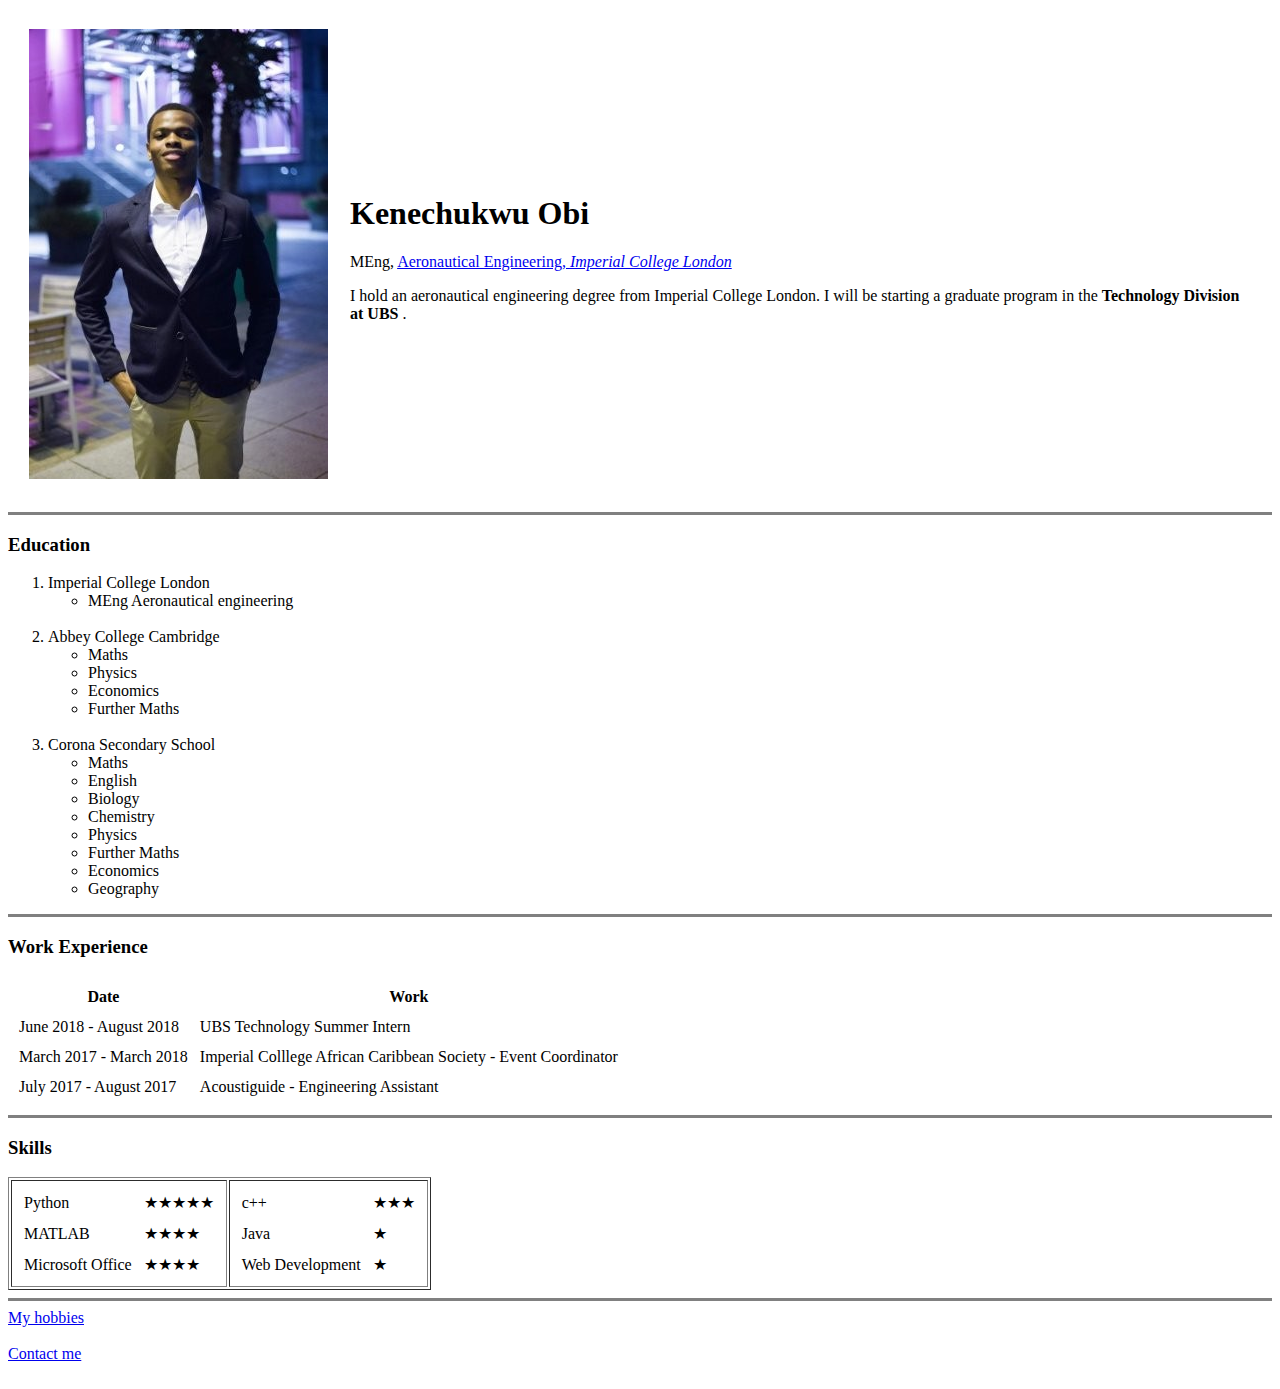
==== index.html @ 55600362 "Add files via upload" ====
<!DOCTYPE html>
<html lang="en" dir="ltr">

  <head>
    <meta charset="utf-8">
    <title> Kene's Personal Site </title>

    <link rel="stylesheet" href="css/styles.css">
  </head>

  <body>
    <table cellspacing="20">
      <tr>
        <td><img src="images/kene1.png" alt="Kene's Profile Picture"> </td>
        <td>
          <h1> Kenechukwu Obi </h1>

          <p> MEng, <a href="http://www.imperial.ac.uk/study/ug/courses/aeronautics-department/aeronautical-engineering/"
          target="_blank">
          Aeronautical Engineering, <em> Imperial College London </em> </a> </p>

          <p> I hold an aeronautical engineering degree from Imperial College London.
          I will be starting a graduate program in the
          <strong> Technology Division at UBS </strong>.
          </p>
        </td>
      </tr>
    </table>



    <hr size="3" noshade>

    <h3>  Education </h3>
    <ol>
      <li> Imperial College London
        <ul>
          <li> MEng Aeronautical engineering </li>
        </ul>
      </li>

      <br>

      <li>
        Abbey College Cambridge
        <ul>
          <li> Maths </li>
          <li> Physics </li>
          <li> Economics </li>
          <li> Further Maths </li>
        </ul>
      </li>

      <br>

      <li> Corona Secondary School
        <ul>
          <li> Maths </li>
          <li> English </li>
          <li> Biology </li>
          <li> Chemistry </li>
          <li> Physics </li>
          <li> Further Maths </li>
          <li> Economics </li>
          <li> Geography </li>
        </ul>
      </li>
    </ol>

    <hr size="3" noshade>


    <h3> Work Experience </h3>

    <table cellspacing="10">
      <thead>
        <th> Date </th>
        <th> Work </th>
      </thead>

      <tbody>
        <tr>
          <td> June 2018 - August 2018 </td>
          <td> UBS Technology Summer Intern </td>
        </tr>

        <tr>
          <td> March 2017 - March 2018 </td>
          <td> Imperial Colllege African Caribbean Society -
          Event Coordinator </td>
        </tr>

        <tr>
          <td> July 2017 - August 2017 </td>
          <td> Acoustiguide - Engineering Assistant </td>
        </tr>

      </tbody>

      <tfoot>

      </tfoot>
    </table>


    <hr size="3" noshade>


    <h3> Skills </h3>

    <table border="1">
      <tr>
        <td>
          <table cellspacing="10">
            <tr>
              <td> Python </td>
              <td> ★★★★★ </td>
            </tr>

            <tr>
              <td> MATLAB </td>
              <td> ★★★★ </td>
            </tr>

            <tr>
              <td> Microsoft Office </td>
              <td> ★★★★ </td>
            </tr>
          </table>
        </td>

        <td>
          <table cellspacing="10">
            <tr>
              <td> c++ </td>
              <td> ★★★ </td>
            </tr>

            <tr>
              <td> Java </td>
              <td> ★ </td>
            </tr>

            <tr>
              <td> Web Development </td>
              <td> ★ </td>
            </tr>
          </table>
        </td>
      </tr>
    </table>


    <hr size="3" noshade>


    <a href="hobbies.html" target="_blank">My hobbies</a>

    <br><br>

    <a href="Contact.html" target="_blank"> Contact me </a>

    <br><br>

    <!--<a href="http://web.stanford.edu/group/csp/cs21/htmlcheatsheet.pdf"
      target="_blank">HTML cheat sheet</a>-->

  </body>

</html>
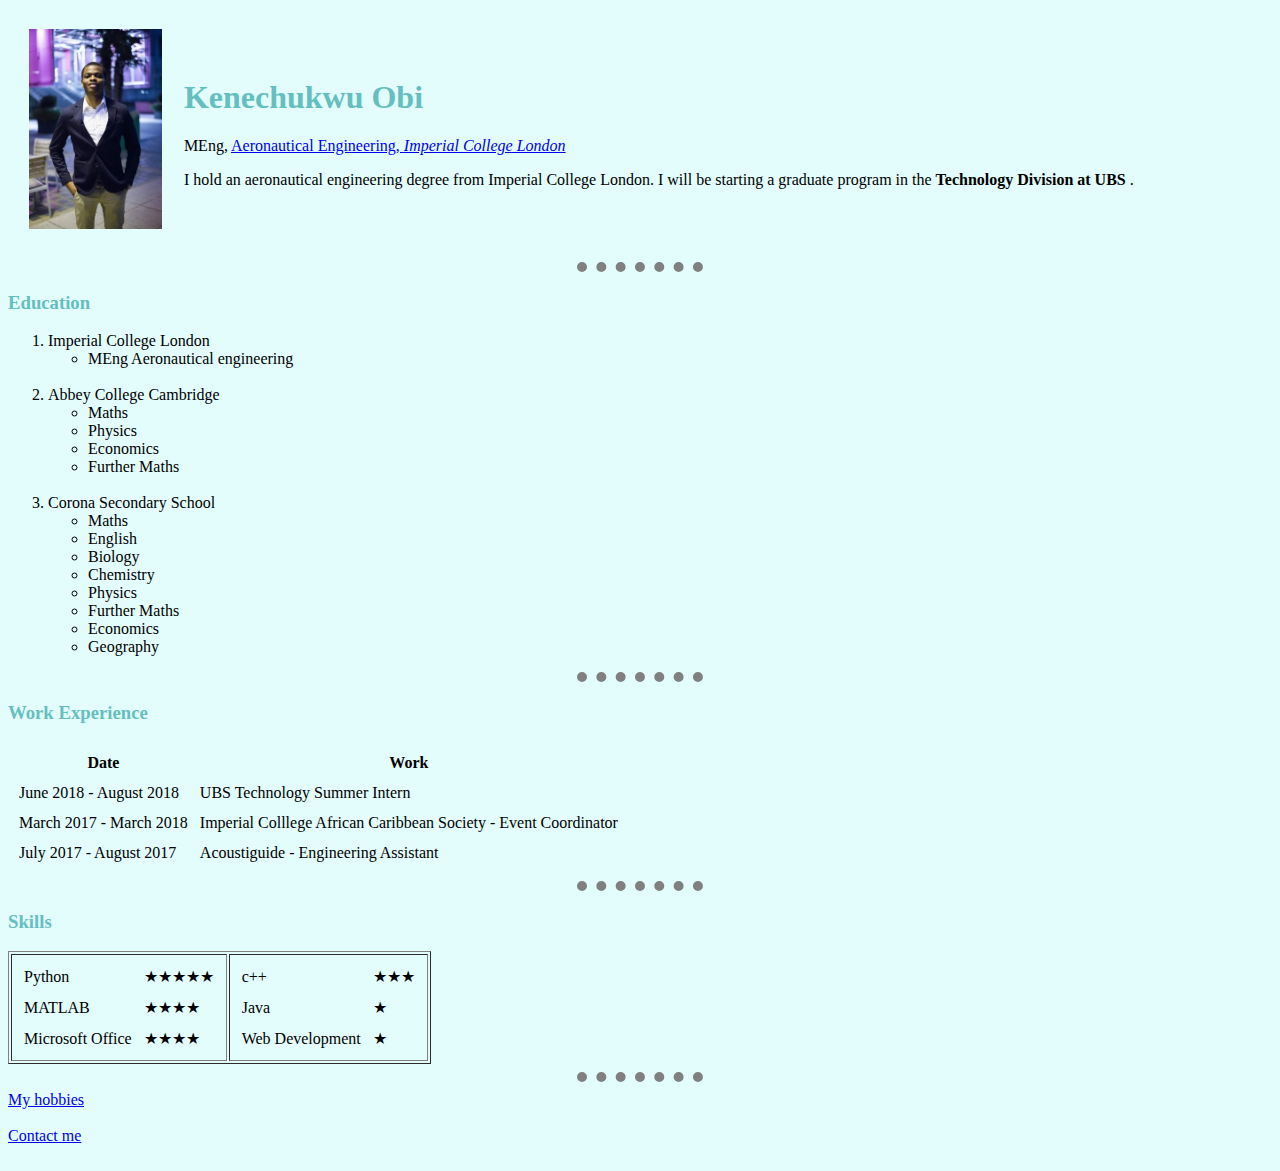
==== commit 045855d6: "Initial Commit for cv site" ====
--- a/index.html
+++ b/index.html
@@ -1,170 +1,170 @@
-<!DOCTYPE html>
-<html lang="en" dir="ltr">
-
-  <head>
-    <meta charset="utf-8">
-    <title> Kene's Personal Site </title>
-
-    <link rel="stylesheet" href="css/styles.css">
-  </head>
-
-  <body>
-    <table cellspacing="20">
-      <tr>
-        <td><img src="images/kene1.png" alt="Kene's Profile Picture"> </td>
-        <td>
-          <h1> Kenechukwu Obi </h1>
-
-          <p> MEng, <a href="http://www.imperial.ac.uk/study/ug/courses/aeronautics-department/aeronautical-engineering/"
-          target="_blank">
-          Aeronautical Engineering, <em> Imperial College London </em> </a> </p>
-
-          <p> I hold an aeronautical engineering degree from Imperial College London.
-          I will be starting a graduate program in the
-          <strong> Technology Division at UBS </strong>.
-          </p>
-        </td>
-      </tr>
-    </table>
-
-
-
-    <hr size="3" noshade>
-
-    <h3>  Education </h3>
-    <ol>
-      <li> Imperial College London
-        <ul>
-          <li> MEng Aeronautical engineering </li>
-        </ul>
-      </li>
-
-      <br>
-
-      <li>
-        Abbey College Cambridge
-        <ul>
-          <li> Maths </li>
-          <li> Physics </li>
-          <li> Economics </li>
-          <li> Further Maths </li>
-        </ul>
-      </li>
-
-      <br>
-
-      <li> Corona Secondary School
-        <ul>
-          <li> Maths </li>
-          <li> English </li>
-          <li> Biology </li>
-          <li> Chemistry </li>
-          <li> Physics </li>
-          <li> Further Maths </li>
-          <li> Economics </li>
-          <li> Geography </li>
-        </ul>
-      </li>
-    </ol>
-
-    <hr size="3" noshade>
-
-
-    <h3> Work Experience </h3>
-
-    <table cellspacing="10">
-      <thead>
-        <th> Date </th>
-        <th> Work </th>
-      </thead>
-
-      <tbody>
-        <tr>
-          <td> June 2018 - August 2018 </td>
-          <td> UBS Technology Summer Intern </td>
-        </tr>
-
-        <tr>
-          <td> March 2017 - March 2018 </td>
-          <td> Imperial Colllege African Caribbean Society -
-          Event Coordinator </td>
-        </tr>
-
-        <tr>
-          <td> July 2017 - August 2017 </td>
-          <td> Acoustiguide - Engineering Assistant </td>
-        </tr>
-
-      </tbody>
-
-      <tfoot>
-
-      </tfoot>
-    </table>
-
-
-    <hr size="3" noshade>
-
-
-    <h3> Skills </h3>
-
-    <table border="1">
-      <tr>
-        <td>
-          <table cellspacing="10">
-            <tr>
-              <td> Python </td>
-              <td> ★★★★★ </td>
-            </tr>
-
-            <tr>
-              <td> MATLAB </td>
-              <td> ★★★★ </td>
-            </tr>
-
-            <tr>
-              <td> Microsoft Office </td>
-              <td> ★★★★ </td>
-            </tr>
-          </table>
-        </td>
-
-        <td>
-          <table cellspacing="10">
-            <tr>
-              <td> c++ </td>
-              <td> ★★★ </td>
-            </tr>
-
-            <tr>
-              <td> Java </td>
-              <td> ★ </td>
-            </tr>
-
-            <tr>
-              <td> Web Development </td>
-              <td> ★ </td>
-            </tr>
-          </table>
-        </td>
-      </tr>
-    </table>
-
-
-    <hr size="3" noshade>
-
-
-    <a href="hobbies.html" target="_blank">My hobbies</a>
-
-    <br><br>
-
-    <a href="Contact.html" target="_blank"> Contact me </a>
-
-    <br><br>
-
-    <!--<a href="http://web.stanford.edu/group/csp/cs21/htmlcheatsheet.pdf"
-      target="_blank">HTML cheat sheet</a>-->
-
-  </body>
-
-</html>
+<!DOCTYPE html>
+<html lang="en" dir="ltr">
+
+  <head>
+    <meta charset="utf-8">
+    <title> Kene's Personal Site </title>
+
+    <link rel="stylesheet" href="css/styles.css">
+  </head>
+
+  <body>
+    <table cellspacing="20">
+      <tr>
+        <td><img src="images/kene1.png" alt="Kene's Profile Picture"> </td>
+        <td>
+          <h1> Kenechukwu Obi </h1>
+
+          <p> MEng, <a href="http://www.imperial.ac.uk/study/ug/courses/aeronautics-department/aeronautical-engineering/"
+          target="_blank">
+          Aeronautical Engineering, <em> Imperial College London </em> </a> </p>
+
+          <p> I hold an aeronautical engineering degree from Imperial College London.
+          I will be starting a graduate program in the
+          <strong> Technology Division at UBS </strong>.
+          </p>
+        </td>
+      </tr>
+    </table>
+
+
+
+    <hr size="3" noshade>
+
+    <h3>  Education </h3>
+    <ol>
+      <li> Imperial College London
+        <ul>
+          <li> MEng Aeronautical engineering </li>
+        </ul>
+      </li>
+
+      <br>
+
+      <li>
+        Abbey College Cambridge
+        <ul>
+          <li> Maths </li>
+          <li> Physics </li>
+          <li> Economics </li>
+          <li> Further Maths </li>
+        </ul>
+      </li>
+
+      <br>
+
+      <li> Corona Secondary School
+        <ul>
+          <li> Maths </li>
+          <li> English </li>
+          <li> Biology </li>
+          <li> Chemistry </li>
+          <li> Physics </li>
+          <li> Further Maths </li>
+          <li> Economics </li>
+          <li> Geography </li>
+        </ul>
+      </li>
+    </ol>
+
+    <hr size="3" noshade>
+
+
+    <h3> Work Experience </h3>
+
+    <table cellspacing="10">
+      <thead>
+        <th> Date </th>
+        <th> Work </th>
+      </thead>
+
+      <tbody>
+        <tr>
+          <td> June 2018 - August 2018 </td>
+          <td> UBS Technology Summer Intern </td>
+        </tr>
+
+        <tr>
+          <td> March 2017 - March 2018 </td>
+          <td> Imperial Colllege African Caribbean Society -
+          Event Coordinator </td>
+        </tr>
+
+        <tr>
+          <td> July 2017 - August 2017 </td>
+          <td> Acoustiguide - Engineering Assistant </td>
+        </tr>
+
+      </tbody>
+
+      <tfoot>
+
+      </tfoot>
+    </table>
+
+
+    <hr size="3" noshade>
+
+
+    <h3> Skills </h3>
+
+    <table border="1">
+      <tr>
+        <td>
+          <table cellspacing="10">
+            <tr>
+              <td> Python </td>
+              <td> ★★★★★ </td>
+            </tr>
+
+            <tr>
+              <td> MATLAB </td>
+              <td> ★★★★ </td>
+            </tr>
+
+            <tr>
+              <td> Microsoft Office </td>
+              <td> ★★★★ </td>
+            </tr>
+          </table>
+        </td>
+
+        <td>
+          <table cellspacing="10">
+            <tr>
+              <td> c++ </td>
+              <td> ★★★ </td>
+            </tr>
+
+            <tr>
+              <td> Java </td>
+              <td> ★ </td>
+            </tr>
+
+            <tr>
+              <td> Web Development </td>
+              <td> ★ </td>
+            </tr>
+          </table>
+        </td>
+      </tr>
+    </table>
+
+
+    <hr size="3" noshade>
+
+
+    <a href="hobbies.html" target="_blank">My hobbies</a>
+
+    <br><br>
+
+    <a href="Contact.html" target="_blank"> Contact me </a>
+
+    <br><br>
+
+    <!--<a href="http://web.stanford.edu/group/csp/cs21/htmlcheatsheet.pdf"
+      target="_blank">HTML cheat sheet</a>-->
+
+  </body>
+
+</html>
--- a/css/styles.css
+++ b/css/styles.css
@@ -0,0 +1,34 @@
+body {
+  background-color: #e3fdfd;
+}
+
+hr {
+  background-color: #e3fdfd;
+  border-style: none;
+  border-top: 10px dotted grey;
+  width: 10%;
+}
+
+img {
+  height: 200px
+}
+
+h1 {
+  color: #66BFBF;
+}
+
+h3 {
+  color: #66BFBF;
+}
+
+a:hover {
+  background-color: yellow;
+}
+
+a:visited {
+  color: blue;
+}
+
+a:active {
+  color: red;
+}
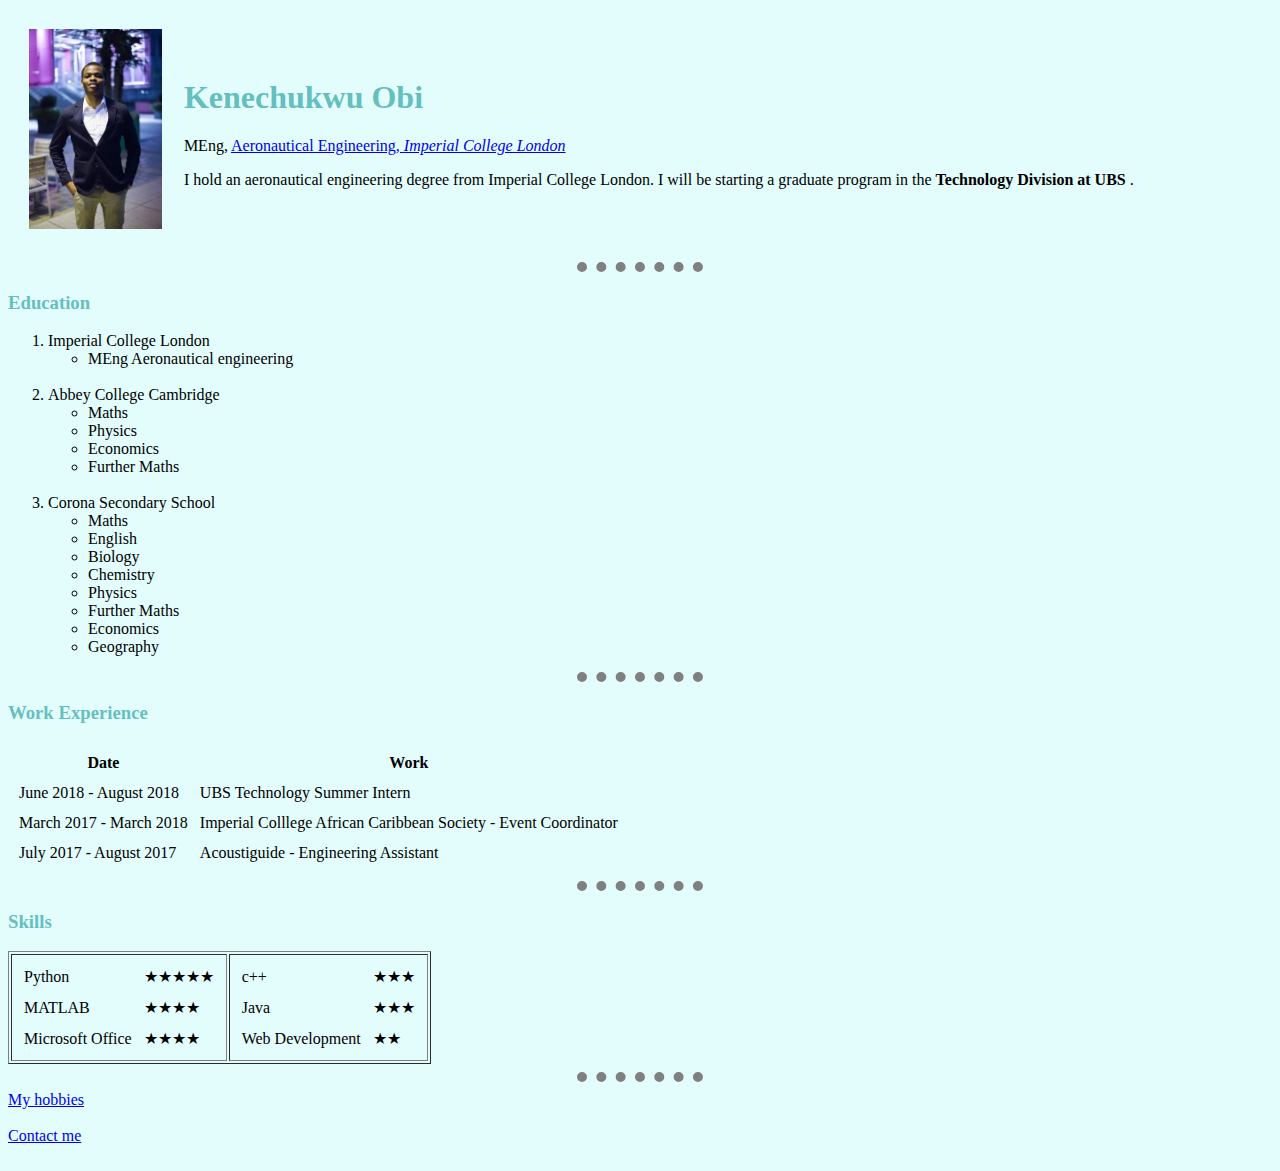
==== commit 7c59467c: "Test Commit" ====
--- a/index.html
+++ b/index.html
@@ -138,12 +138,12 @@
 
             <tr>
               <td> Java </td>
-              <td> ★ </td>
+              <td> ★★★ </td>
             </tr>
 
             <tr>
               <td> Web Development </td>
-              <td> ★ </td>
+              <td> ★★ </td>
             </tr>
           </table>
         </td>
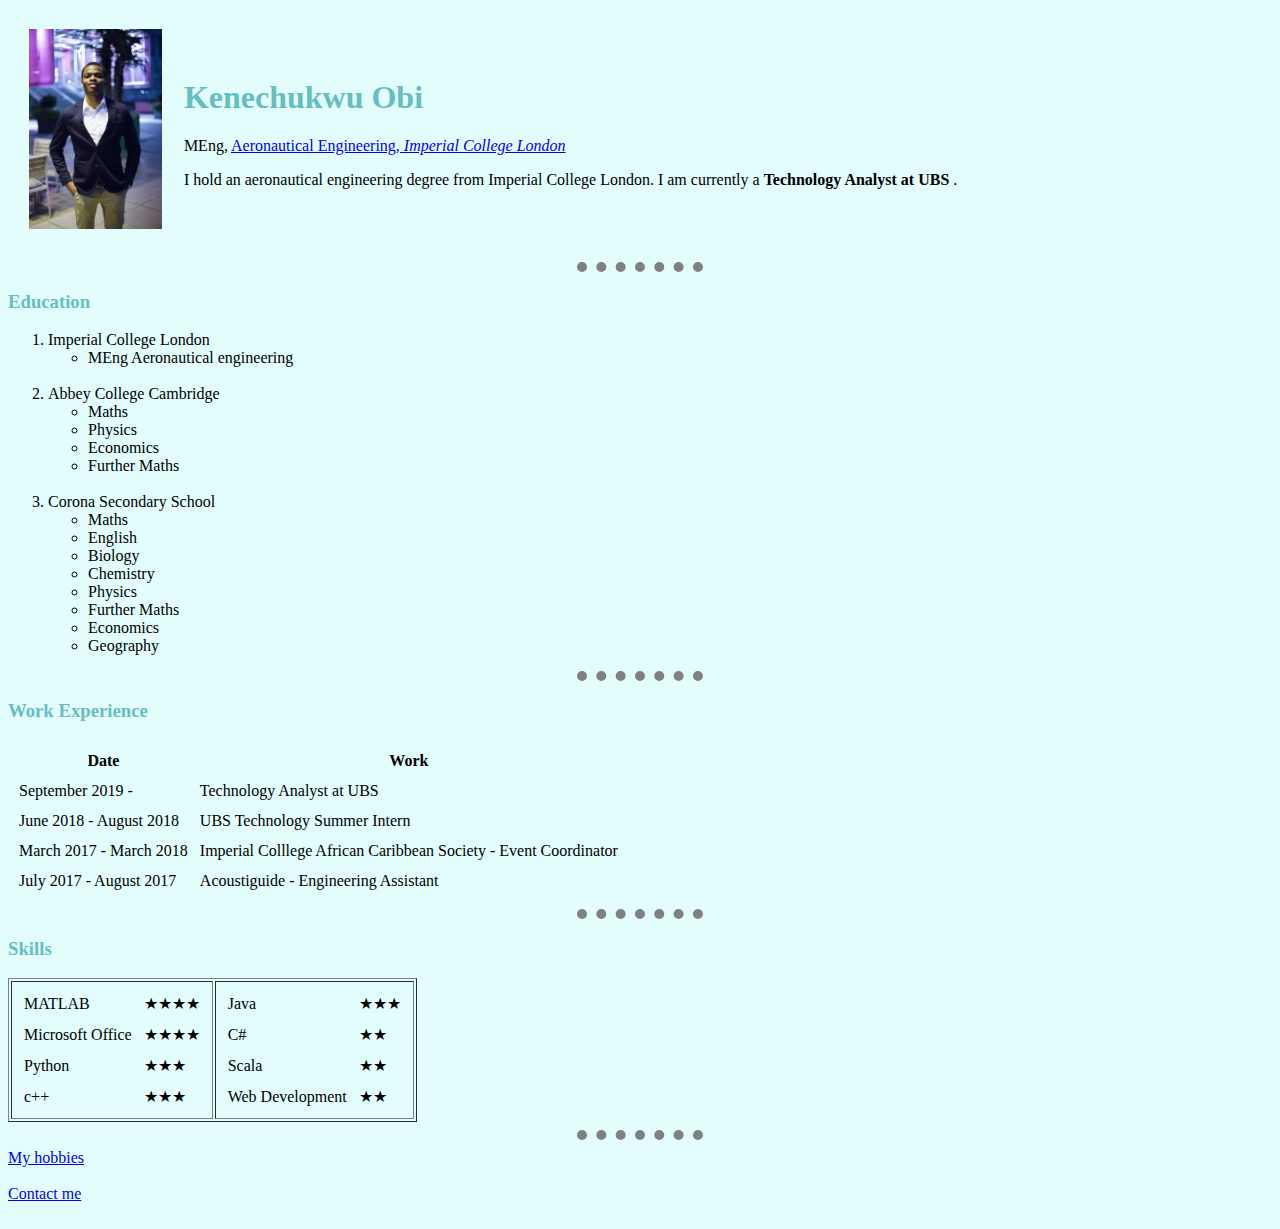
==== commit 28a27ae1: "- Updating CV - Small changes" ====
--- a/index.html
+++ b/index.html
@@ -1,170 +1,185 @@
-<!DOCTYPE html>
-<html lang="en" dir="ltr">
-
-  <head>
-    <meta charset="utf-8">
-    <title> Kene's Personal Site </title>
-
-    <link rel="stylesheet" href="css/styles.css">
-  </head>
-
-  <body>
-    <table cellspacing="20">
-      <tr>
-        <td><img src="images/kene1.png" alt="Kene's Profile Picture"> </td>
-        <td>
-          <h1> Kenechukwu Obi </h1>
-
-          <p> MEng, <a href="http://www.imperial.ac.uk/study/ug/courses/aeronautics-department/aeronautical-engineering/"
-          target="_blank">
-          Aeronautical Engineering, <em> Imperial College London </em> </a> </p>
-
-          <p> I hold an aeronautical engineering degree from Imperial College London.
-          I will be starting a graduate program in the
-          <strong> Technology Division at UBS </strong>.
-          </p>
-        </td>
-      </tr>
-    </table>
-
-
-
-    <hr size="3" noshade>
-
-    <h3>  Education </h3>
-    <ol>
-      <li> Imperial College London
-        <ul>
-          <li> MEng Aeronautical engineering </li>
-        </ul>
-      </li>
-
-      <br>
-
-      <li>
-        Abbey College Cambridge
-        <ul>
-          <li> Maths </li>
-          <li> Physics </li>
-          <li> Economics </li>
-          <li> Further Maths </li>
-        </ul>
-      </li>
-
-      <br>
-
-      <li> Corona Secondary School
-        <ul>
-          <li> Maths </li>
-          <li> English </li>
-          <li> Biology </li>
-          <li> Chemistry </li>
-          <li> Physics </li>
-          <li> Further Maths </li>
-          <li> Economics </li>
-          <li> Geography </li>
-        </ul>
-      </li>
-    </ol>
-
-    <hr size="3" noshade>
-
-
-    <h3> Work Experience </h3>
-
-    <table cellspacing="10">
-      <thead>
-        <th> Date </th>
-        <th> Work </th>
-      </thead>
-
-      <tbody>
-        <tr>
-          <td> June 2018 - August 2018 </td>
-          <td> UBS Technology Summer Intern </td>
-        </tr>
-
-        <tr>
-          <td> March 2017 - March 2018 </td>
-          <td> Imperial Colllege African Caribbean Society -
-          Event Coordinator </td>
-        </tr>
-
-        <tr>
-          <td> July 2017 - August 2017 </td>
-          <td> Acoustiguide - Engineering Assistant </td>
-        </tr>
-
-      </tbody>
-
-      <tfoot>
-
-      </tfoot>
-    </table>
-
-
-    <hr size="3" noshade>
-
-
-    <h3> Skills </h3>
-
-    <table border="1">
-      <tr>
-        <td>
-          <table cellspacing="10">
-            <tr>
-              <td> Python </td>
-              <td> ★★★★★ </td>
-            </tr>
-
-            <tr>
-              <td> MATLAB </td>
-              <td> ★★★★ </td>
-            </tr>
-
-            <tr>
-              <td> Microsoft Office </td>
-              <td> ★★★★ </td>
-            </tr>
-          </table>
-        </td>
-
-        <td>
-          <table cellspacing="10">
-            <tr>
-              <td> c++ </td>
-              <td> ★★★ </td>
-            </tr>
-
-            <tr>
-              <td> Java </td>
-              <td> ★★★ </td>
-            </tr>
-
-            <tr>
-              <td> Web Development </td>
-              <td> ★★ </td>
-            </tr>
-          </table>
-        </td>
-      </tr>
-    </table>
-
-
-    <hr size="3" noshade>
-
-
-    <a href="hobbies.html" target="_blank">My hobbies</a>
-
-    <br><br>
-
-    <a href="Contact.html" target="_blank"> Contact me </a>
-
-    <br><br>
-
-    <!--<a href="http://web.stanford.edu/group/csp/cs21/htmlcheatsheet.pdf"
-      target="_blank">HTML cheat sheet</a>-->
-
-  </body>
-
-</html>
+<!DOCTYPE html>
+<html lang="en" dir="ltr">
+
+  <head>
+    <meta charset="utf-8">
+    <title> Kene's Personal Site </title>
+
+    <link rel="stylesheet" href="css/styles.css">
+  </head>
+
+  <body>
+    <table cellspacing="20">
+      <tr>
+        <td><img src="images/kene1.png" alt="Kene's Profile Picture"> </td>
+        <td>
+          <h1> Kenechukwu Obi </h1>
+
+          <p> MEng, <a href="http://www.imperial.ac.uk/study/ug/courses/aeronautics-department/aeronautical-engineering/"
+          target="_blank">
+          Aeronautical Engineering, <em> Imperial College London </em> </a> </p>
+
+          <p> I hold an aeronautical engineering degree from Imperial College London.
+          I am currently a
+          <strong> Technology Analyst at UBS </strong>.
+          </p>
+        </td>
+      </tr>
+    </table>
+
+
+
+    <hr noshade>
+
+    <h3>  Education </h3>
+    <ol>
+      <li> Imperial College London
+        <ul>
+          <li> MEng Aeronautical engineering </li>
+        </ul>
+      </li>
+
+      <br>
+
+      <li>
+        Abbey College Cambridge
+        <ul>
+          <li> Maths </li>
+          <li> Physics </li>
+          <li> Economics </li>
+          <li> Further Maths </li>
+        </ul>
+      </li>
+
+      <br>
+
+      <li> Corona Secondary School
+        <ul>
+          <li> Maths </li>
+          <li> English </li>
+          <li> Biology </li>
+          <li> Chemistry </li>
+          <li> Physics </li>
+          <li> Further Maths </li>
+          <li> Economics </li>
+          <li> Geography </li>
+        </ul>
+      </li>
+    </ol>
+
+    <hr noshade>
+
+
+    <h3> Work Experience </h3>
+
+    <table cellspacing="10">
+      <thead>
+        <th> Date </th>
+        <th> Work </th>
+      </thead>
+
+      <tbody>
+        <tr>
+          <td> September 2019 - </td>
+          <td> Technology Analyst at UBS </td>
+        </tr>
+        <tr>
+          <td> June 2018 - August 2018 </td>
+          <td> UBS Technology Summer Intern </td>
+        </tr>
+
+        <tr>
+          <td> March 2017 - March 2018 </td>
+          <td> Imperial Colllege African Caribbean Society -
+          Event Coordinator </td>
+        </tr>
+
+        <tr>
+          <td> July 2017 - August 2017 </td>
+          <td> Acoustiguide - Engineering Assistant </td>
+        </tr>
+
+      </tbody>
+
+      <tfoot>
+
+      </tfoot>
+    </table>
+
+
+    <hr noshade>
+
+
+    <h3> Skills </h3>
+
+    <table border="1">
+      <tr>
+        <td>
+          <table cellspacing="10">
+            <tr>
+              <td> MATLAB </td>
+              <td> ★★★★ </td>
+            </tr>
+
+            <tr>
+              <td> Microsoft Office </td>
+              <td> ★★★★ </td>
+            </tr>
+
+            <tr>
+              <td> Python </td>
+              <td> ★★★ </td>
+            </tr>
+
+            <tr>
+              <td> c++ </td>
+              <td> ★★★ </td>
+            </tr>
+
+          </table>
+        </td>
+
+        <td>
+          <table cellspacing="10">
+            <tr>
+              <td> Java </td>
+              <td> ★★★ </td>
+            </tr>
+
+            <tr>
+              <td> C# </td>
+              <td> ★★ </td>
+            </tr>
+
+            <tr>
+              <td> Scala </td>
+              <td> ★★ </td>
+            </tr>
+
+            <tr>
+              <td> Web Development </td>
+              <td> ★★ </td>
+            </tr>
+          </table>
+        </td>
+      </tr>
+    </table>
+
+
+    <hr size="3" noshade>
+
+
+    <a href="hobbies.html" target="_blank">My hobbies</a>
+
+    <br><br>
+
+    <a href="Contact.html" target="_blank"> Contact me </a>
+
+    <br><br>
+
+    <!--<a href="http://web.stanford.edu/group/csp/cs21/htmlcheatsheet.pdf"
+      target="_blank">HTML cheat sheet</a>-->
+
+  </body>
+
+</html>
--- a/css/styles.css
+++ b/css/styles.css
@@ -1,34 +1,35 @@
-body {
-  background-color: #e3fdfd;
-}
-
-hr {
-  background-color: #e3fdfd;
-  border-style: none;
-  border-top: 10px dotted grey;
-  width: 10%;
-}
-
-img {
-  height: 200px
-}
-
-h1 {
-  color: #66BFBF;
-}
-
-h3 {
-  color: #66BFBF;
-}
-
-a:hover {
-  background-color: yellow;
-}
-
-a:visited {
-  color: blue;
-}
-
-a:active {
-  color: red;
-}
+body {
+  background-color: #e3fdfd;
+}
+
+hr {
+  background-color: #e3fdfd;
+  border-style: none;
+  border-top: 10px dotted grey;
+  width: 10%;
+  size: 3;
+}
+
+img {
+  height: 200px
+}
+
+h1 {
+  color: #66BFBF;
+}
+
+h3 {
+  color: #66BFBF;
+}
+
+a:hover {
+  background-color: yellow;
+}
+
+a:visited {
+  color: blue;
+}
+
+a:active {
+  color: red;
+}
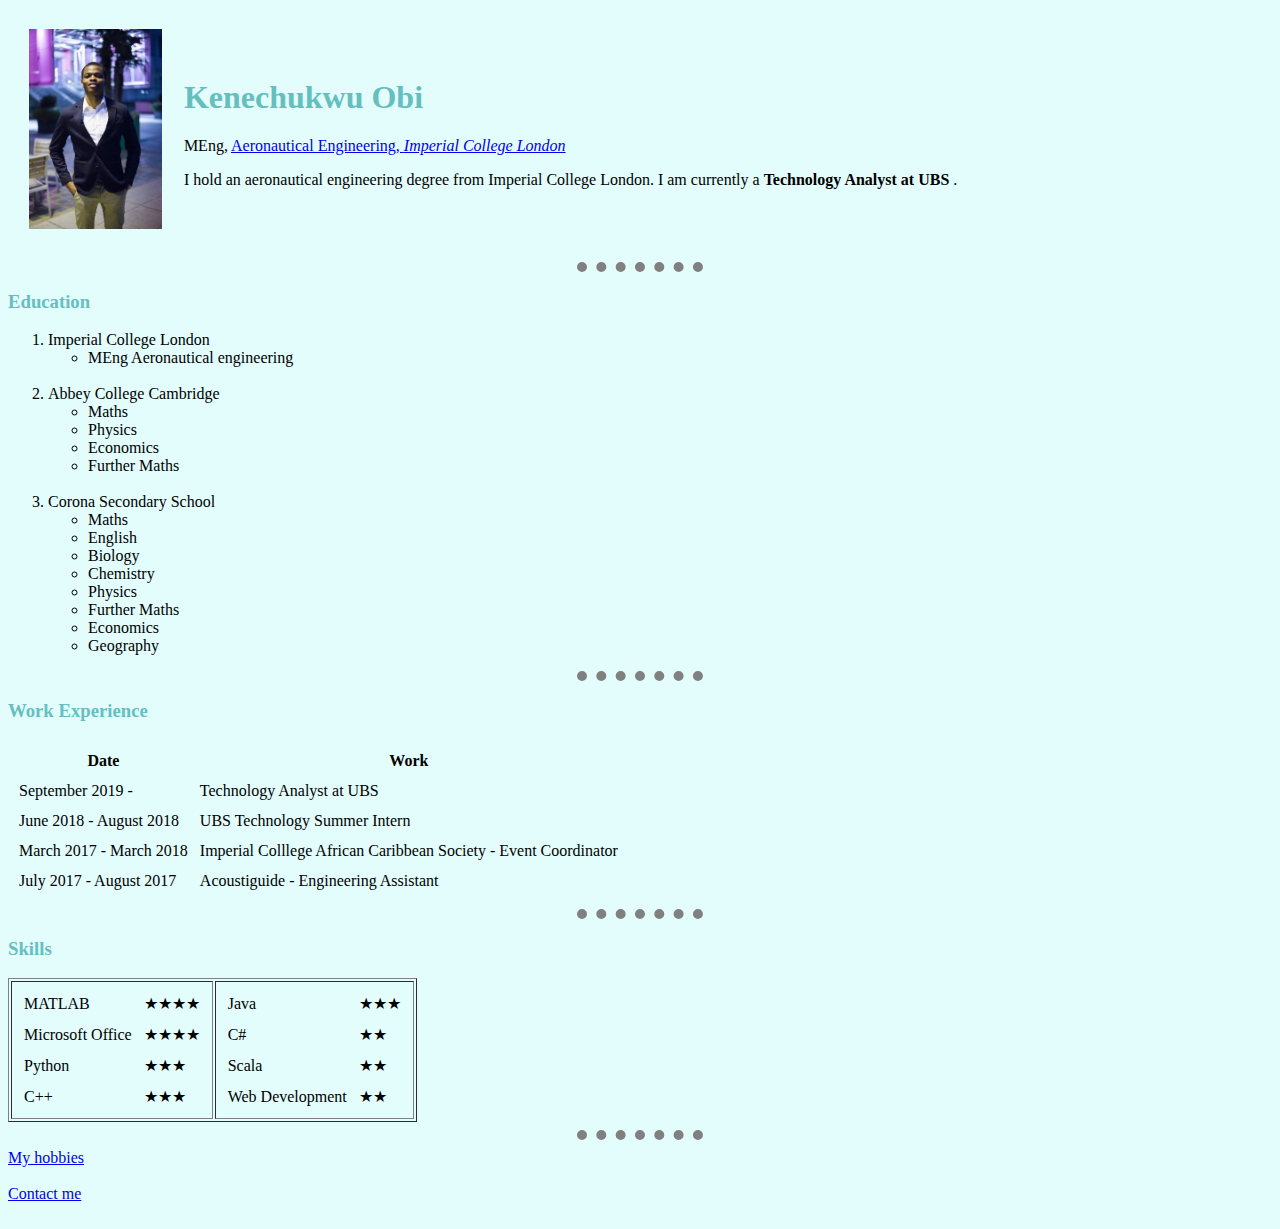
==== commit ed3c4516: "- c++ to C++" ====
--- a/index.html
+++ b/index.html
@@ -132,7 +132,7 @@
             </tr>
 
             <tr>
-              <td> c++ </td>
+              <td> C++ </td>
               <td> ★★★ </td>
             </tr>
 
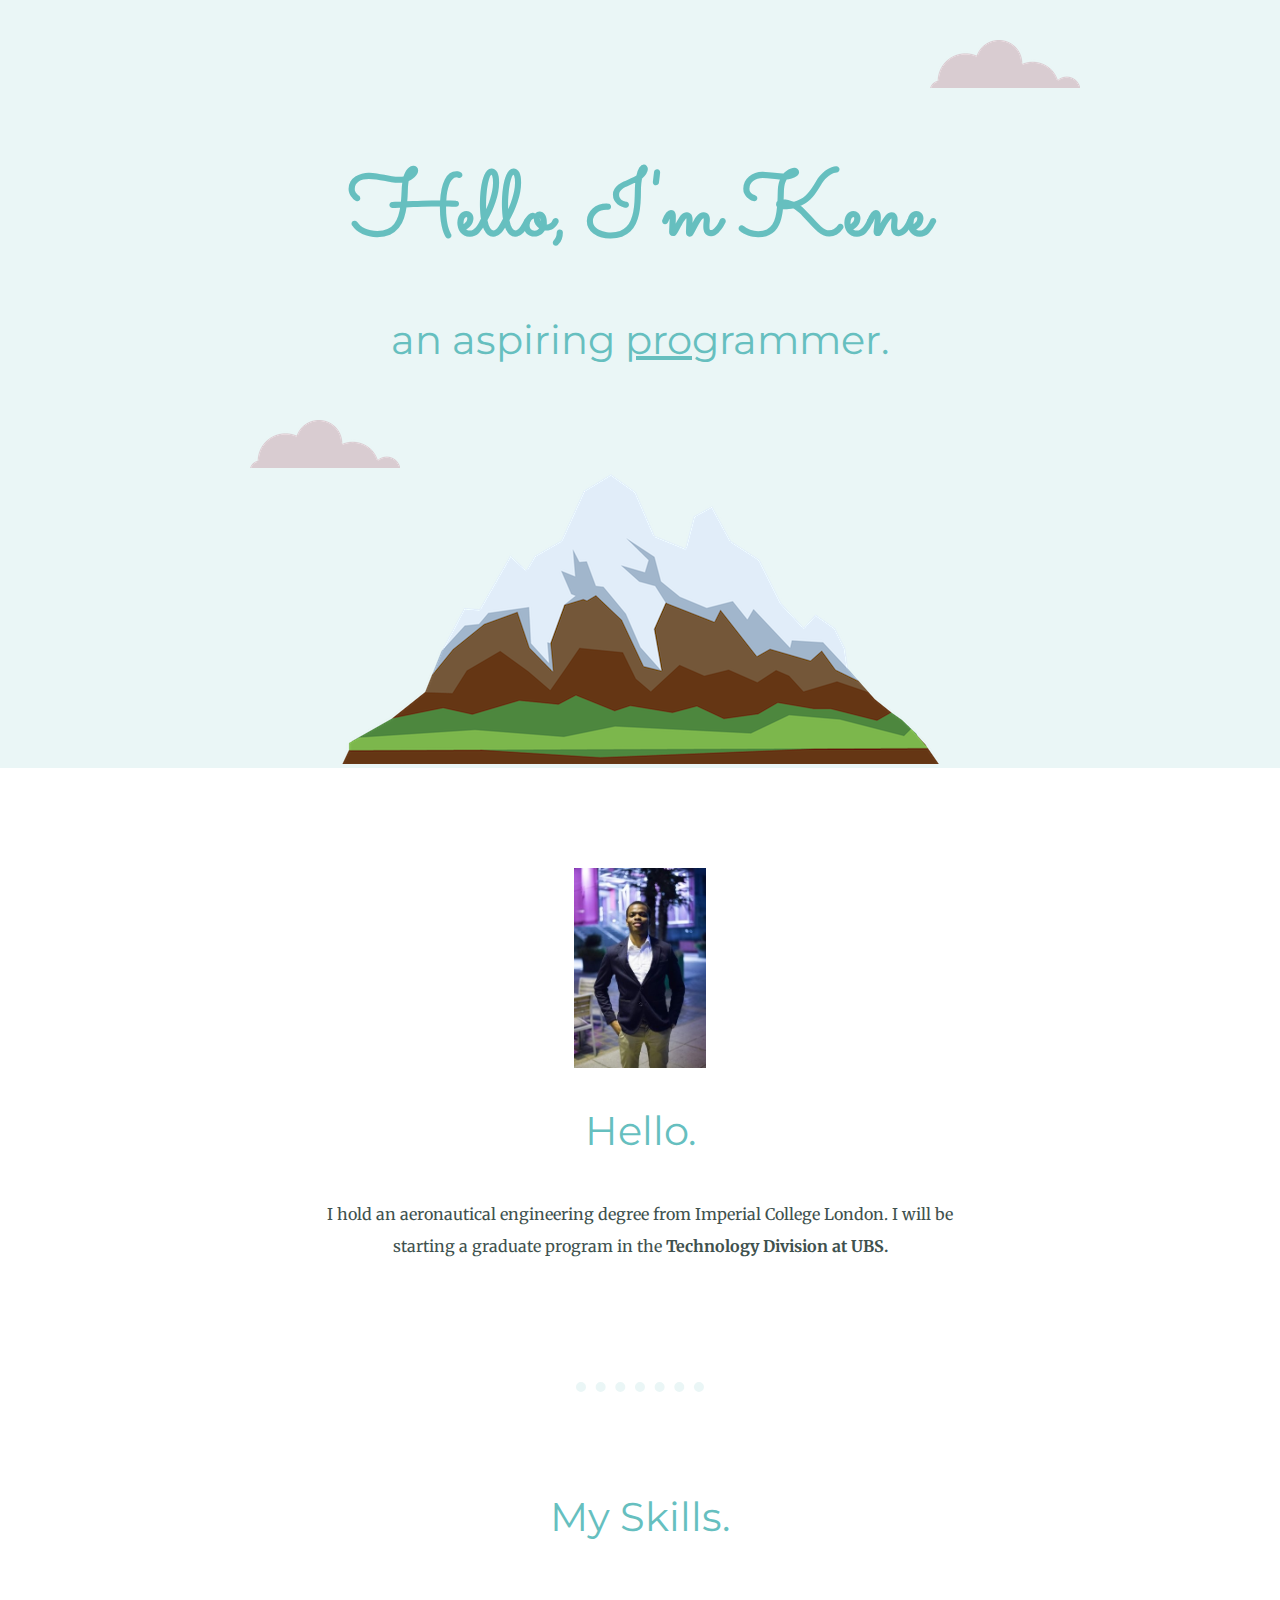
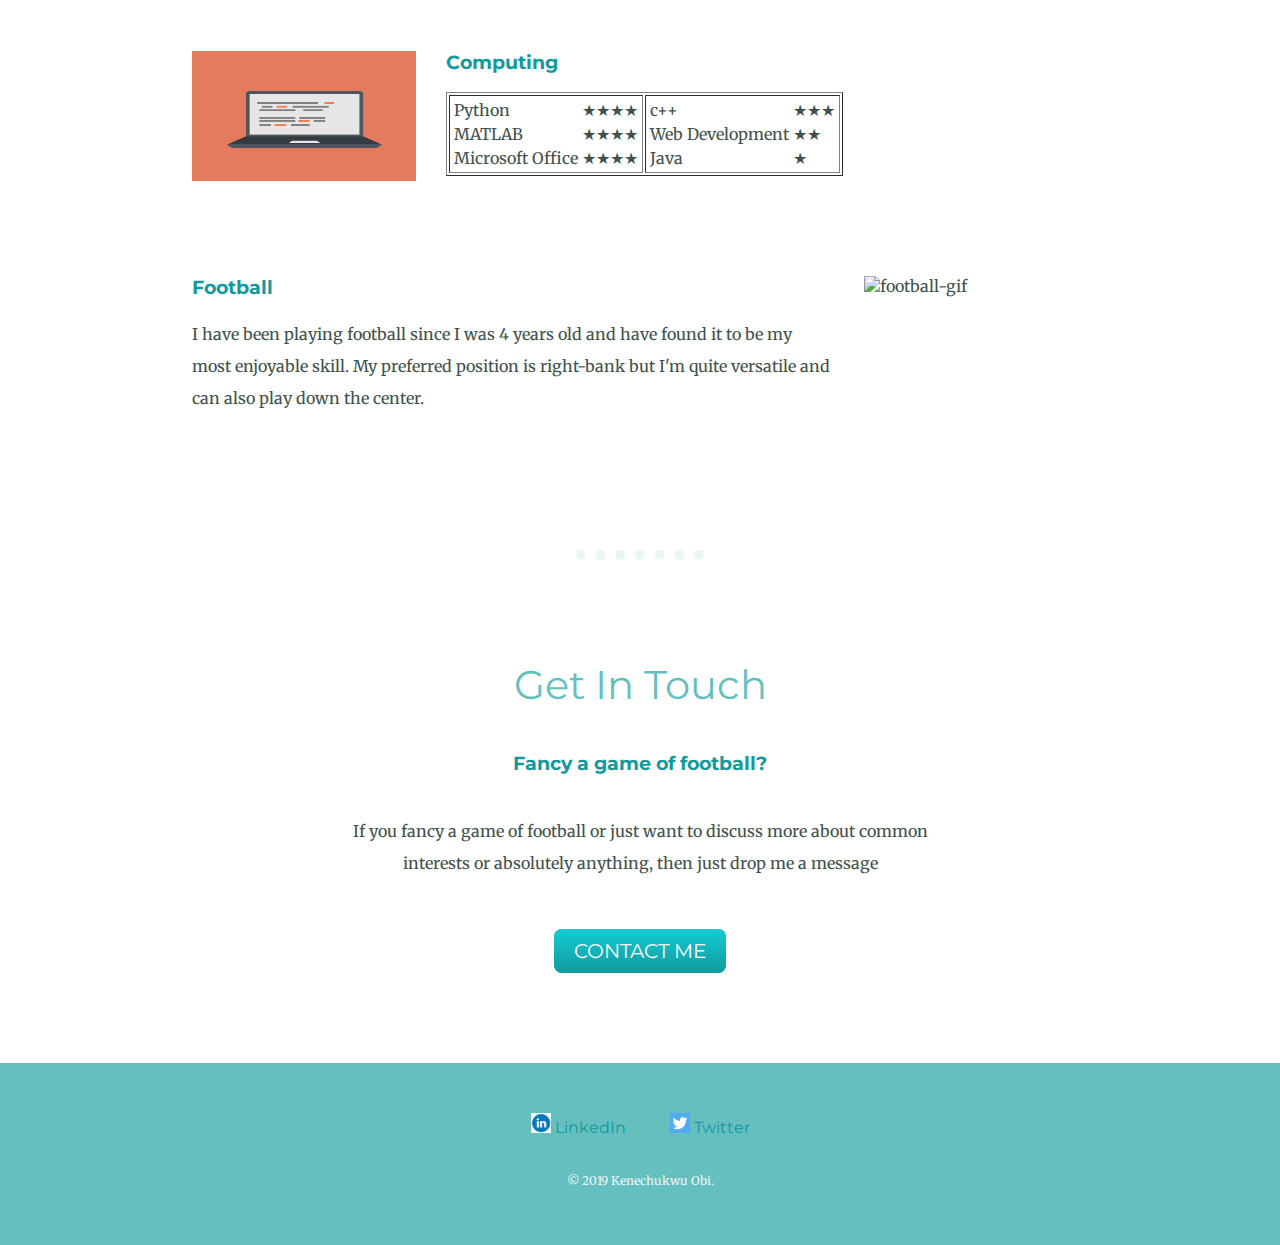
==== commit f545cf05: "Add files via upload" ====
--- a/index.html
+++ b/index.html
@@ -1,185 +1,125 @@
 <!DOCTYPE html>
 <html lang="en" dir="ltr">
-
   <head>
     <meta charset="utf-8">
-    <title> Kene's Personal Site </title>
+    <title>Kene Obi</title>
 
+    <!-- link to css file-->
     <link rel="stylesheet" href="css/styles.css">
+
+    <!-- link to favicon-->
+    <link rel="icon" href="favicon.ico">
+
+    <!-- For grabbing the fonts you want to use -->
+    <link href="https://fonts.googleapis.com/css?family=Merriweather|Montserrat|Sacramento&display=swap" rel="stylesheet">
   </head>
 
+
   <body>
-    <table cellspacing="20">
-      <tr>
-        <td><img src="images/kene1.png" alt="Kene's Profile Picture"> </td>
-        <td>
-          <h1> Kenechukwu Obi </h1>
+    <div class="top-container">
+      <img class="top-cloud" src="images/cloud.png" alt="cloud image">
+      <h1> Hello, I'm Kene </h1>
+      <h2 class="a-programmer"> an aspiring <span class="pro">pro</span>grammer. </h2>
+      <img class="bottom-cloud" src="images/cloud.png" alt="cloud image">
+      <img src="images/mountain.png" alt="mountain image">
+    </div>
 
-          <p> MEng, <a href="http://www.imperial.ac.uk/study/ug/courses/aeronautics-department/aeronautical-engineering/"
-          target="_blank">
-          Aeronautical Engineering, <em> Imperial College London </em> </a> </p>
+    <div class="middle-container">
+      <div class="profile">
+        <img class="profile-picture" src="images/kene1.png" alt="Profile Picture">
+        <h2>Hello.</h2>
+        <p class="intro">I hold an aeronautical engineering degree from Imperial College London.
+        I will be starting a graduate program in the
+        <strong> Technology Division at UBS. </strong></p>
+      </div>
 
-          <p> I hold an aeronautical engineering degree from Imperial College London.
-          I am currently a
-          <strong> Technology Analyst at UBS </strong>.
-          </p>
-        </td>
-      </tr>
-    </table>
+      <br><hr>
+
+      <!-- <center> -->
+      <div class="skills">
+        <h2>My Skills.</h2>
+        <div class="skill-row">
+          <img class="programming" src="images/computer.png" alt="computer">
+          <h3>Computing</h3>
+          <table border="1" class="computing-skill-description">
+            <tr>
+              <td>
+                <table>
+                  <tr>
+                    <td> Python </td>
+                    <td> ★★★★ </td>
+                  </tr>
+
+                  <tr>
+                    <td> MATLAB </td>
+                    <td> ★★★★ </td>
+                  </tr>
+
+                  <tr>
+                    <td> Microsoft Office </td>
+                    <td> ★★★★ </td>
+                  </tr>
+                </table>
+              </td>
+
+              <td>
+                <table>
+                  <tr>
+                    <td> c++ </td>
+                    <td> ★★★ </td>
+                  </tr>
+
+                  <tr>
+                    <td> Web Development </td>
+                    <td> ★★ </td>
+                  </tr>
+
+                  <tr>
+                    <td> Java </td>
+                    <td> ★ </td>
+                  </tr>
+
+                </table>
+              </td>
+            </tr>
+          </table>
+        </div>
+
+        <div class="skill-row">
+          <img class="football" src="https://media.giphy.com/media/PCQXyFX2dWLKw/giphy.gif" alt="football-gif">
+          <h3>Football</h3>
+          <p class="football-skill-description">I have been playing football since I was 4 years old and
+            have found it to be my most enjoyable skill. My preferred position
+          is right-bank but I'm quite versatile and can also play down the center.
+        </p>
+        </div>
+      </div>
+      <!-- </center> -->
+
+      <br><hr>
+
+      <div class="contact-me">
+        <h2>Get In Touch</h2>
+        <h3>Fancy a game of football?</h3>
+        <p class="contact-message"> If you fancy a game of football or just want to discuss more
+        about common interests or absolutely anything, then just drop me a message
+        </p>
+        <a class="butn" href="mailto:kene_obi@yahoo.com">CONTACT ME</a>
+      </div>
+    </div>
 
 
 
-    <hr noshade>
-
-    <h3>  Education </h3>
-    <ol>
-      <li> Imperial College London
-        <ul>
-          <li> MEng Aeronautical engineering </li>
-        </ul>
-      </li>
-
-      <br>
-
-      <li>
-        Abbey College Cambridge
-        <ul>
-          <li> Maths </li>
-          <li> Physics </li>
-          <li> Economics </li>
-          <li> Further Maths </li>
-        </ul>
-      </li>
-
-      <br>
-
-      <li> Corona Secondary School
-        <ul>
-          <li> Maths </li>
-          <li> English </li>
-          <li> Biology </li>
-          <li> Chemistry </li>
-          <li> Physics </li>
-          <li> Further Maths </li>
-          <li> Economics </li>
-          <li> Geography </li>
-        </ul>
-      </li>
-    </ol>
-
-    <hr noshade>
-
-
-    <h3> Work Experience </h3>
-
-    <table cellspacing="10">
-      <thead>
-        <th> Date </th>
-        <th> Work </th>
-      </thead>
-
-      <tbody>
-        <tr>
-          <td> September 2019 - </td>
-          <td> Technology Analyst at UBS </td>
-        </tr>
-        <tr>
-          <td> June 2018 - August 2018 </td>
-          <td> UBS Technology Summer Intern </td>
-        </tr>
-
-        <tr>
-          <td> March 2017 - March 2018 </td>
-          <td> Imperial Colllege African Caribbean Society -
-          Event Coordinator </td>
-        </tr>
-
-        <tr>
-          <td> July 2017 - August 2017 </td>
-          <td> Acoustiguide - Engineering Assistant </td>
-        </tr>
-
-      </tbody>
-
-      <tfoot>
-
-      </tfoot>
-    </table>
-
-
-    <hr noshade>
-
-
-    <h3> Skills </h3>
-
-    <table border="1">
-      <tr>
-        <td>
-          <table cellspacing="10">
-            <tr>
-              <td> MATLAB </td>
-              <td> ★★★★ </td>
-            </tr>
-
-            <tr>
-              <td> Microsoft Office </td>
-              <td> ★★★★ </td>
-            </tr>
-
-            <tr>
-              <td> Python </td>
-              <td> ★★★ </td>
-            </tr>
-
-            <tr>
-              <td> C++ </td>
-              <td> ★★★ </td>
-            </tr>
-
-          </table>
-        </td>
-
-        <td>
-          <table cellspacing="10">
-            <tr>
-              <td> Java </td>
-              <td> ★★★ </td>
-            </tr>
-
-            <tr>
-              <td> C# </td>
-              <td> ★★ </td>
-            </tr>
-
-            <tr>
-              <td> Scala </td>
-              <td> ★★ </td>
-            </tr>
-
-            <tr>
-              <td> Web Development </td>
-              <td> ★★ </td>
-            </tr>
-          </table>
-        </td>
-      </tr>
-    </table>
-
-
-    <hr size="3" noshade>
-
-
-    <a href="hobbies.html" target="_blank">My hobbies</a>
-
-    <br><br>
-
-    <a href="Contact.html" target="_blank"> Contact me </a>
-
-    <br><br>
-
-    <!--<a href="http://web.stanford.edu/group/csp/cs21/htmlcheatsheet.pdf"
-      target="_blank">HTML cheat sheet</a>-->
+    <div class="bottom-container">
+      <a class="footer-link" target="_blank"
+      href="https://www.linkedin.com/in/kenechukwu-obi-395b32119/">
+      <img class="linkedin" src="images/linkedin.png" alt="LinkedIn logo"> LinkedIn </a>
+      <a class="footer-link" target="_blank"
+      href="https://twitter.com/kene_95">
+      <img class="twitter" src="images/twitter.png" alt="Twitter logo"> Twitter </a>
+      <!-- <a class="footer-link" target="_blank" href="https://www.appbrewery.co/">Website</a> -->
+      <p class="copyright">© 2019 Kenechukwu Obi.</p>
+    </div>
 
   </body>
-
 </html>
--- a/css/styles.css
+++ b/css/styles.css
@@ -1,35 +1,177 @@
+
 body {
-  background-color: #e3fdfd;
-}
-
-hr {
-  background-color: #e3fdfd;
-  border-style: none;
-  border-top: 10px dotted grey;
-  width: 10%;
-  size: 3;
-}
-
-img {
-  height: 200px
+  color: #40514E;
+  font-family: 'Merriweather', serif;
+  margin: 0;
+  text-align: center;
+  /* font-family: "Helvetica Neue",Helvetica,Arial,sans-serif; */
 }
 
 h1 {
   color: #66BFBF;
+  font-family: 'Sacramento', cursive;
+  font-size: 5.625rem;
+  /* line-height: 2; */
+  margin: 50px auto 0;
+}
+
+h2 {
+  color: #66BFBF;
+  font-family: 'Montserrat', sans-serif;
+  font-size: 2.5rem;
+  font-weight: normal;
+  padding-bottom: 10px;
 }
 
 h3 {
-  color: #66BFBF;
+  color: #11999E;
+  font-family: 'Montserrat', sans-serif;
+}
+
+p {
+  color: #40514E;
+  line-height: 2;;
+}
+
+hr {
+  color: white;
+  border: none;
+  border-top: 10px dotted #EAF6F6;
+  width: 10%;
+  margin: 100px auto;
+}
+
+a {
+  color: #11999E;
+  font-family: 'Montserrat', sans-serif;
+  margin: 10px 20px;
+  text-decoration: none;
 }
 
 a:hover {
-  background-color: yellow;
+  color: #EAF6F6;
 }
 
-a:visited {
-  color: blue;
+/* .a-programmer {
+  font-weight: normal;
+} */
+
+.top-container {
+  background-color: #EAF6F6;
+  padding-top: 100px;
+  position: relative;
 }
 
-a:active {
-  color: red;
+.top-cloud {
+  position: absolute;
+  right: 200px;
+  top: 40px;
 }
+
+.bottom-cloud {
+  position: absolute;
+  bottom: 300px;
+  left: 250px;
+}
+
+.pro {
+  text-decoration: underline;
+}
+
+.profile-picture {
+  height: 200px;
+}
+
+.intro {
+  width: 50%;
+  margin: auto;
+}
+
+.middle-container {
+  margin: 100px 0;
+}
+
+.skill-row {
+  /* display: inline-block; */
+  width: 70%;
+  margin-top: 100px;
+  margin-left: auto;
+  margin-right: auto;
+  text-align: left;
+}
+
+.programming {
+  height: 130px;
+  width: 25%;
+  float: left;
+  margin-right: 30px;
+}
+
+.football {
+  height: 130px;
+  width: 25%;
+  float: right;
+  margin-left: 30px;
+}
+
+.contact-message {
+  width: 50%;
+  margin: 40px auto 60px;
+}
+
+.butn {
+  background: #11cdd4;
+  /* background-image: -webkit-linear-gradient(top, #11cdd4, #11999e);
+  background-image: -moz-linear-gradient(top, #11cdd4, #11999e);
+  background-image: -ms-linear-gradient(top, #11cdd4, #11999e);
+  background-image: -o-linear-gradient(top, #11cdd4, #11999e); */
+  background-image: linear-gradient(to bottom, #11cdd4, #11999e);
+  -webkit-border-radius: 8;
+  -moz-border-radius: 8;
+  border-radius: 8px;
+  font-family: 'Montserrat', sans-serif;
+  color: #ffffff;
+  font-size: 20px;
+  padding: 10px 20px 10px 20px;
+  text-decoration: none;
+}
+
+.butn:hover {
+  background: #30e3cb;
+  /* background-image: -webkit-linear-gradient(top, #30e3cb, #2bc4ab);
+  background-image: -moz-linear-gradient(top, #30e3cb, #2bc4ab);
+  background-image: -ms-linear-gradient(top, #30e3cb, #2bc4ab);
+  background-image: -o-linear-gradient(top, #30e3cb, #2bc4ab); */
+  background-image: linear-gradient(to bottom, #30e3cb, #2bc4ab);
+  text-decoration: none;
+}
+
+.bottom-container {
+  background-color: #66BFBF;
+  padding: 50px 0 20px;
+  /* margin-top: 50px; */
+}
+
+.linkedin {
+  height: 20px;
+}
+
+.twitter {
+  height: 20px;
+}
+
+.copyright {
+  color: #EAF6F6;
+  font-size: 0.75rem;
+  padding: 20px 0;
+}
+
+
+
+/* .computing-skill-description {
+  clear: left;
+}
+
+.football-skill-description {
+  clear: right;
+} */
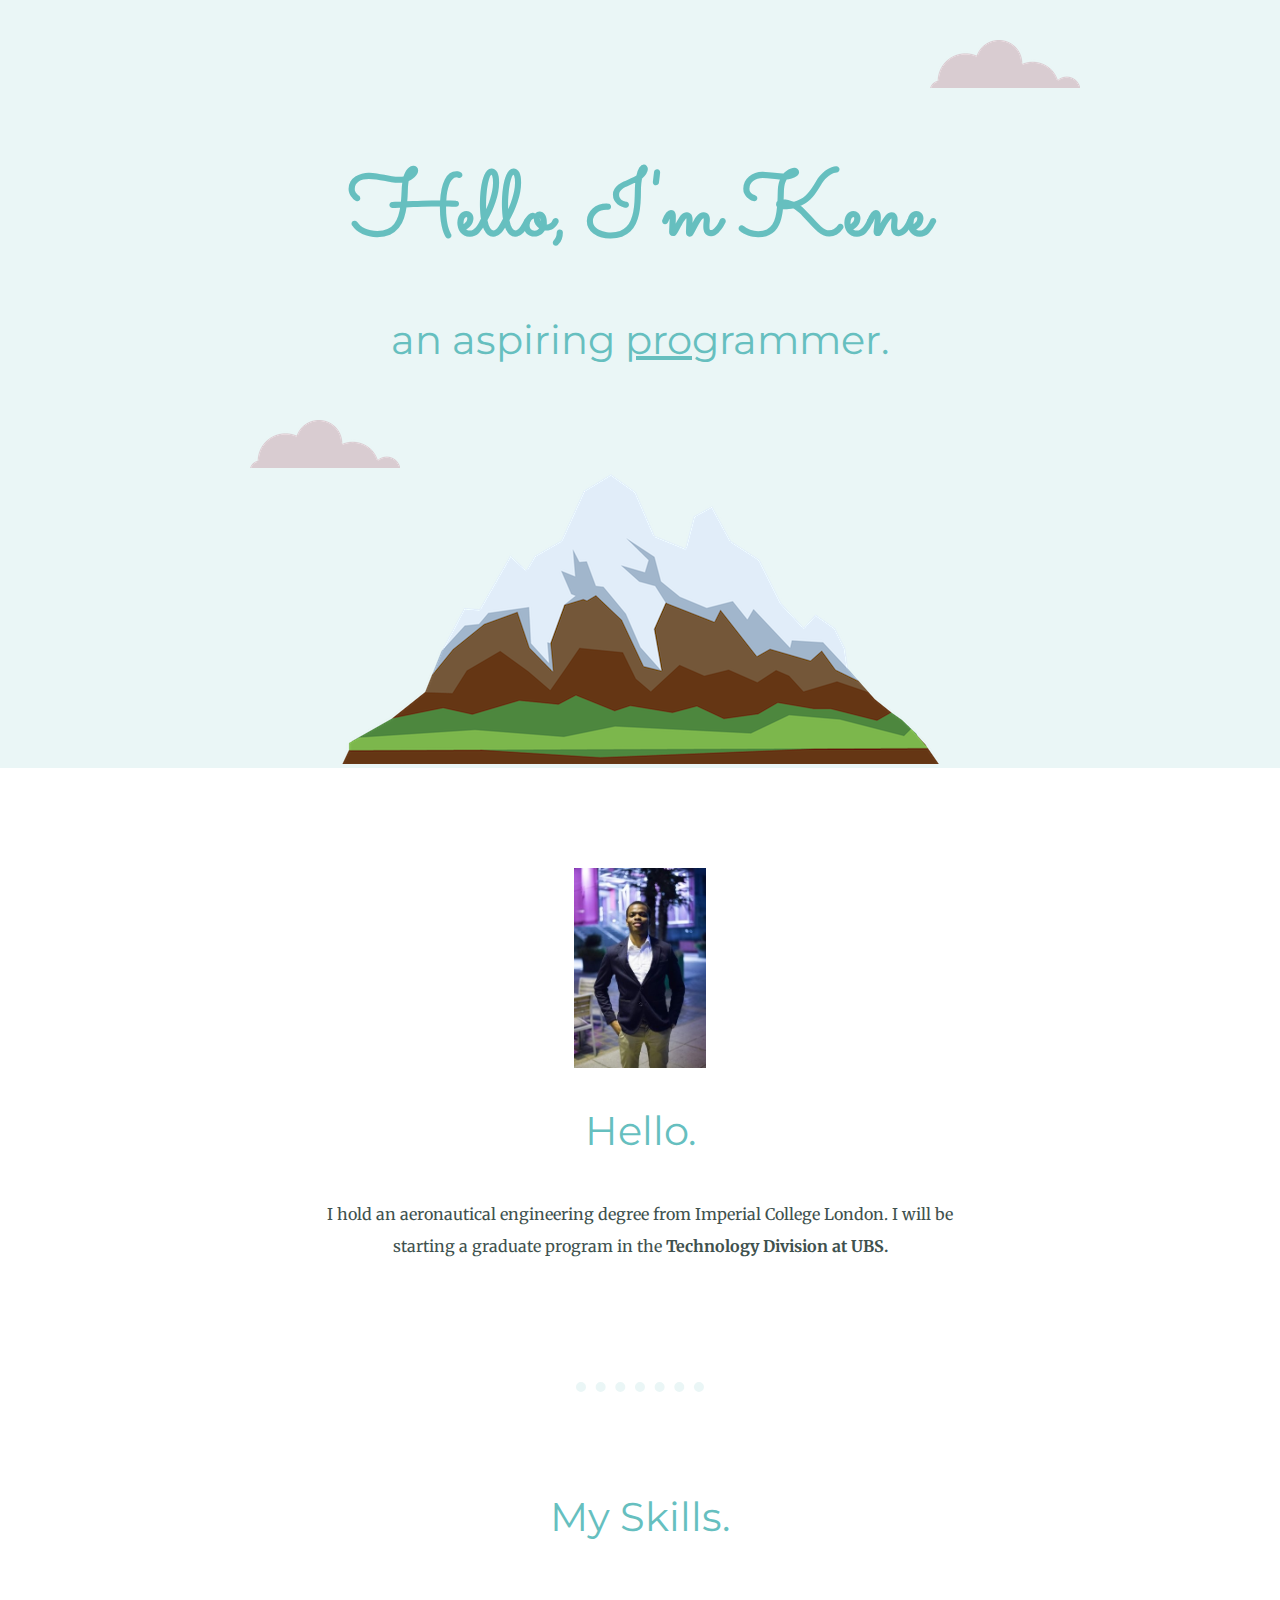
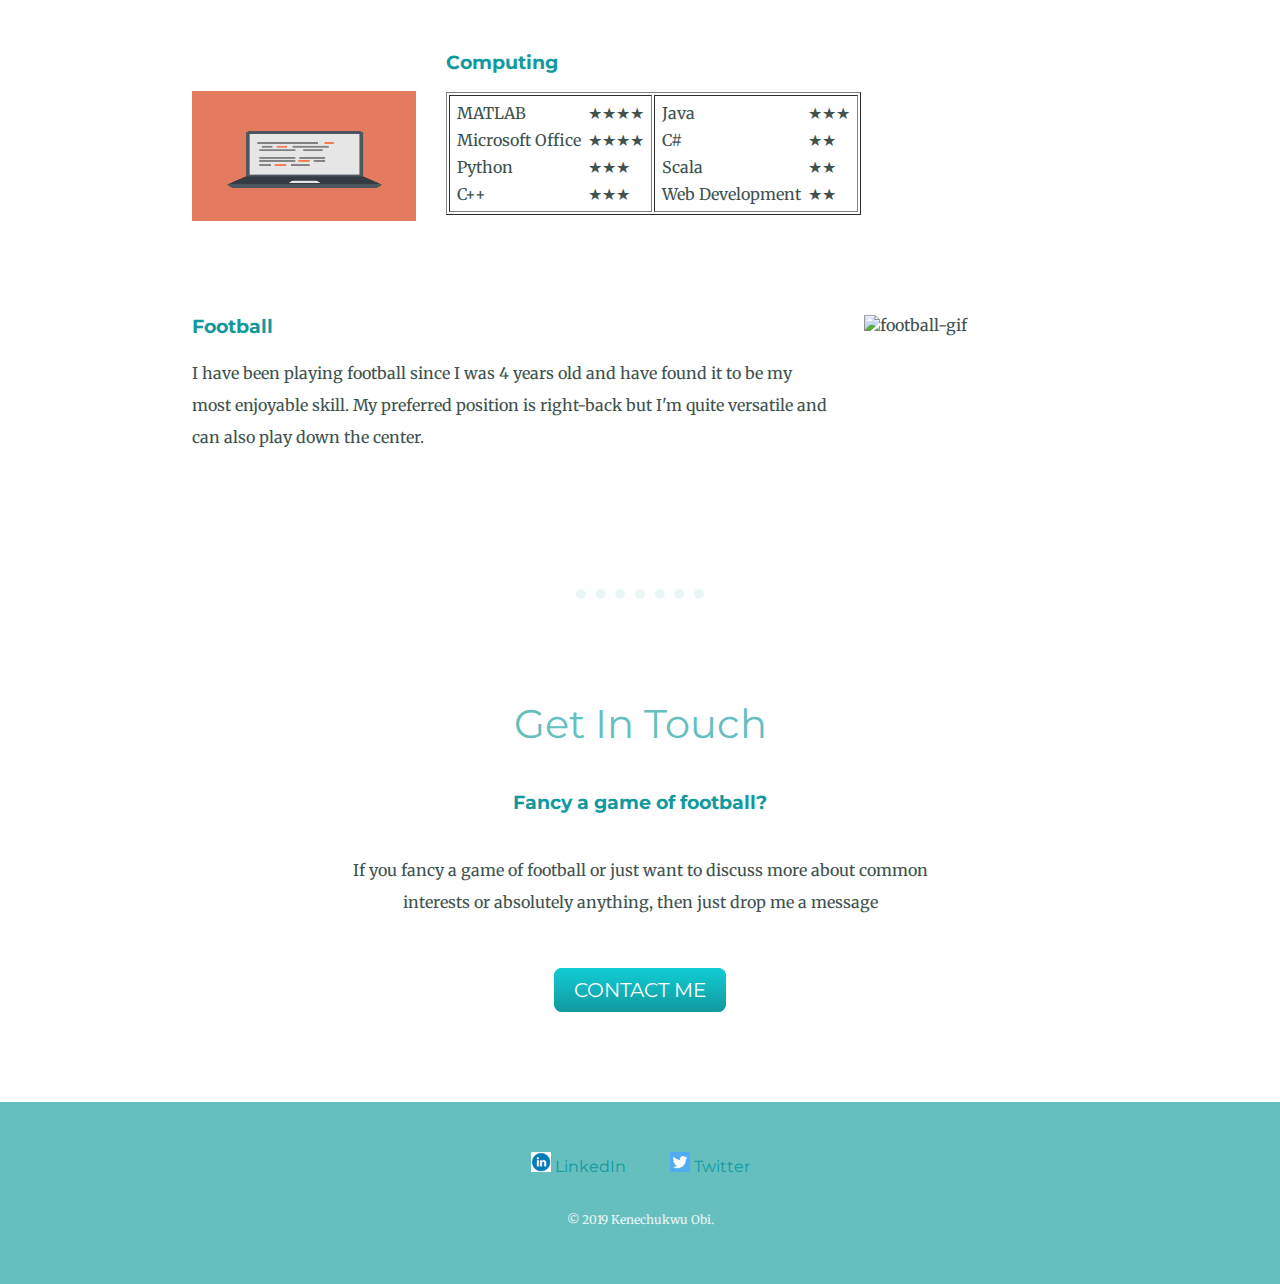
==== commit a65f34fd: "- Updating" ====
--- a/index.html
+++ b/index.html
@@ -43,45 +43,55 @@
           <h3>Computing</h3>
           <table border="1" class="computing-skill-description">
             <tr>
-              <td>
-                <table>
-                  <tr>
-                    <td> Python </td>
-                    <td> ★★★★ </td>
-                  </tr>
+        <td>
+          <table cellspacing="5">
+            <tr>
+              <td> MATLAB </td>
+              <td> ★★★★ </td>
+            </tr>
 
-                  <tr>
-                    <td> MATLAB </td>
-                    <td> ★★★★ </td>
-                  </tr>
+            <tr>
+              <td> Microsoft Office </td>
+              <td> ★★★★ </td>
+            </tr>
 
-                  <tr>
-                    <td> Microsoft Office </td>
-                    <td> ★★★★ </td>
-                  </tr>
-                </table>
-              </td>
+            <tr>
+              <td> Python </td>
+              <td> ★★★ </td>
+            </tr>
 
-              <td>
-                <table>
-                  <tr>
-                    <td> c++ </td>
-                    <td> ★★★ </td>
-                  </tr>
+            <tr>
+              <td> C++ </td>
+              <td> ★★★ </td>
+            </tr>
 
-                  <tr>
-                    <td> Web Development </td>
-                    <td> ★★ </td>
-                  </tr>
+          </table>
+        </td>
 
-                  <tr>
-                    <td> Java </td>
-                    <td> ★ </td>
-                  </tr>
+        <td>
+          <table cellspacing="5">
+            <tr>
+              <td> Java </td>
+              <td> ★★★ </td>
+            </tr>
 
-                </table>
-              </td>
+            <tr>
+              <td> C# </td>
+              <td> ★★ </td>
             </tr>
+
+            <tr>
+              <td> Scala </td>
+              <td> ★★ </td>
+            </tr>
+
+            <tr>
+              <td> Web Development </td>
+              <td> ★★ </td>
+            </tr>
+          </table>
+        </td>
+      </tr>
           </table>
         </div>
 
@@ -90,7 +100,7 @@
           <h3>Football</h3>
           <p class="football-skill-description">I have been playing football since I was 4 years old and
             have found it to be my most enjoyable skill. My preferred position
-          is right-bank but I'm quite versatile and can also play down the center.
+          is right-back but I'm quite versatile and can also play down the center.
         </p>
         </div>
       </div>
--- a/css/styles.css
+++ b/css/styles.css
@@ -37,8 +37,8 @@
   color: white;
   border: none;
   border-top: 10px dotted #EAF6F6;
+  margin: 100px auto;
   width: 10%;
-  margin: 100px auto;
 }
 
 a {
@@ -69,9 +69,9 @@
 }
 
 .bottom-cloud {
-  position: absolute;
   bottom: 300px;
   left: 250px;
+  position: absolute;
 }
 
 .pro {
@@ -83,8 +83,8 @@
 }
 
 .intro {
+  margin: auto;
   width: 50%;
-  margin: auto;
 }
 
 .middle-container {
@@ -93,30 +93,31 @@
 
 .skill-row {
   /* display: inline-block; */
-  width: 70%;
-  margin-top: 100px;
   margin-left: auto;
   margin-right: auto;
+  margin-top: 100px;
   text-align: left;
+  width: 70%;
 }
 
 .programming {
+  float: left;
   height: 130px;
+  margin-right: 30px;
+  margin-top: 40px;
   width: 25%;
-  float: left;
-  margin-right: 30px;
 }
 
 .football {
+  float: right;
   height: 130px;
+  margin-left: 30px;
   width: 25%;
-  float: right;
-  margin-left: 30px;
 }
 
 .contact-message {
+  margin: 40px auto 60px;
   width: 50%;
-  margin: 40px auto 60px;
 }
 
 .butn {
@@ -126,11 +127,11 @@
   background-image: -ms-linear-gradient(top, #11cdd4, #11999e);
   background-image: -o-linear-gradient(top, #11cdd4, #11999e); */
   background-image: linear-gradient(to bottom, #11cdd4, #11999e);
+  -moz-border-radius: 8;
   -webkit-border-radius: 8;
-  -moz-border-radius: 8;
   border-radius: 8px;
+  color: #ffffff;
   font-family: 'Montserrat', sans-serif;
-  color: #ffffff;
   font-size: 20px;
   padding: 10px 20px 10px 20px;
   text-decoration: none;
